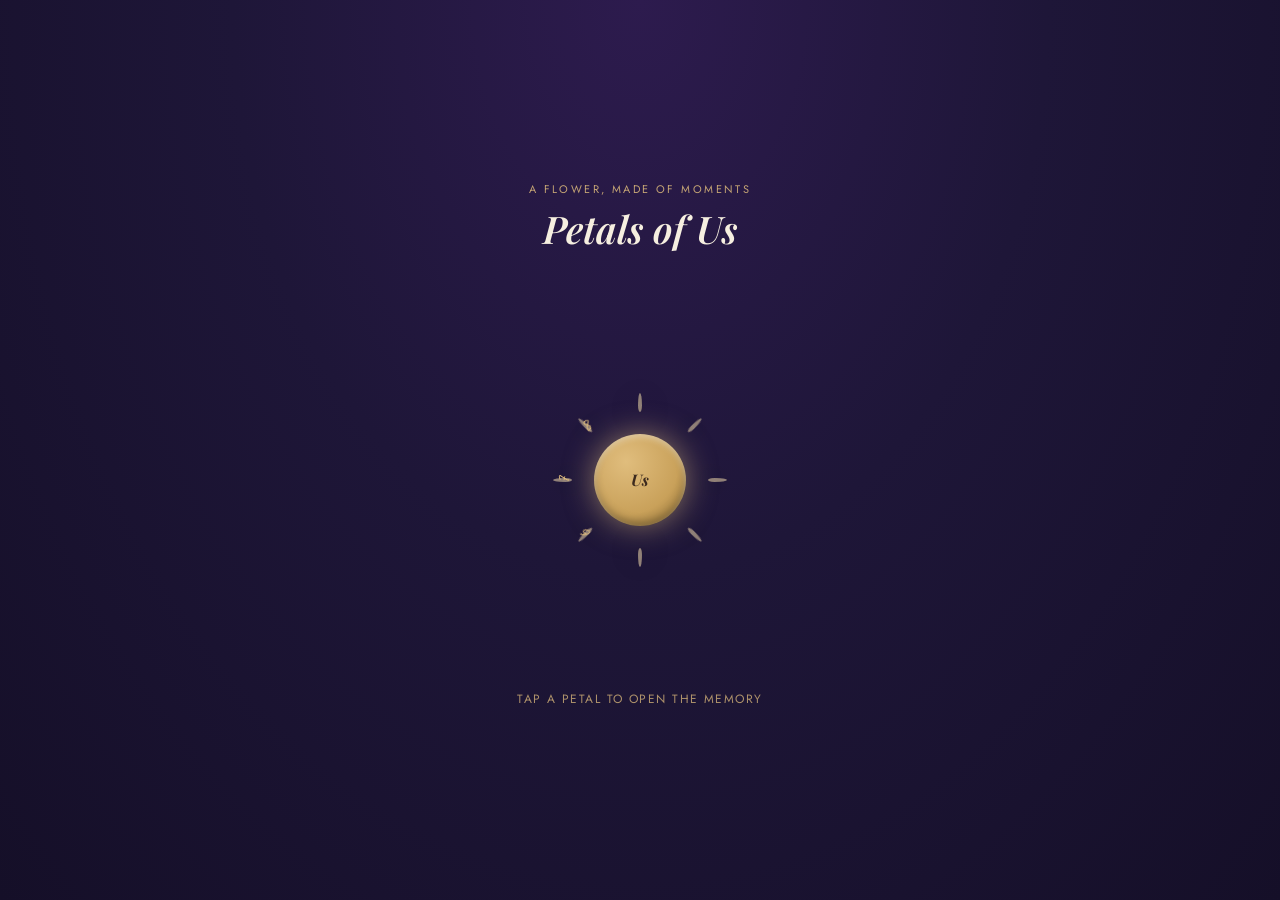
==== flower.html @ 899fb36c "flower of memory" ====
<!DOCTYPE html>
<html lang="en">
<head>
<meta charset="UTF-8">
<meta name="viewport" content="width=device-width, initial-scale=1.0">
<title>Flower of Memories</title>
<link rel="preconnect" href="https://fonts.googleapis.com">
<link rel="preconnect" href="https://fonts.gstatic.com" crossorigin>
<link href="https://fonts.googleapis.com/css2?family=Playfair+Display:ital,wght@0,500;0,700;1,500;1,600&family=Caveat:wght@500;600;700&family=Jost:wght@400;500&display=swap" rel="stylesheet">
<link rel="icon" href="data:image/svg+xml,<svg xmlns=%22http://www.w3.org/2000/svg%22 viewBox=%220 0 32 32%22><text y=%2226%22 font-size=%2228%22>%E2%9D%A4%EF%B8%8F</text></svg>">
<style>
:root{
  --indigo-deep:  #150f28;
  --indigo:       #1e1638;
  --plum:         #2d1b4e;
  --paper:        #f6efe0;
  --ink:          #3c2a1e;
  --ink-soft:     #5b473a;
  --gold:         #c9a15a;
  --gold-bright:  #e0bd7d;
  --rose:         #d98fa3;
  --serif: 'Playfair Display', Georgia, serif;
  --hand:  'Caveat', cursive;
  --sans:  'Jost', sans-serif;
}
*{ box-sizing:border-box; }

html,body{
  margin:0;
  min-height:100%;
  background: radial-gradient(ellipse at 50% 0%, var(--plum) 0%, var(--indigo) 45%, var(--indigo-deep) 100%);
  color: var(--paper);
  font-family: var(--sans);
  overflow-x:hidden;
}

.page{
  min-height:100vh;
  display:flex;
  flex-direction:column;
  align-items:center;
  justify-content:center;
  padding: 60px 20px;
}

.eyebrow{
  font-size:11px;
  letter-spacing:.22em;
  text-transform:uppercase;
  color: var(--gold-bright);
  opacity:.85;
  margin: 0 0 6px;
}
.title{
  font-family: var(--serif);
  font-style:italic;
  font-weight:600;
  font-size: clamp(26px, 5vw, 38px);
  margin: 0 0 56px;
  text-align:center;
}

/* ---------------- flower ---------------- */
.flower{
  position:relative;
  width: 340px;
  height: 340px;
  max-width: 84vw;
  max-height: 84vw;
  margin: 0 auto;
}

/* Each petal is centered on the flower's midpoint, then rotated
   around its own bottom edge (transform-origin: 50% 100%) so it
   fans outward. --angle is set per-petal inline in the HTML.
   Fixed pixel sizes are used (not percentages) so petal size
   never depends on how the browser resolves the container's
   aspect-ratio-derived height for absolutely positioned children. */
.petal{
  --angle: 0deg;
  position:absolute;
  top:50%;
  left:50%;
  width: 110px;
  height: 155px;
  margin-top: -155px;
  margin-left: -55px;
  transform-origin: 50% 100%;
  transform: rotate(var(--angle));
  border:none;
  padding:0;
  background:none;
  cursor:pointer;
  z-index:1;
  filter: drop-shadow(0 6px 14px rgba(0,0,0,.4));
  transition: transform .35s cubic-bezier(.3,1.4,.4,1), filter .35s ease;
}
.petal:hover{
  transform: rotate(var(--angle)) scale(1.08);
  filter: drop-shadow(0 10px 20px rgba(224,189,125,.5));
  z-index:3;
}

/* teardrop petal shape, rotates together with .petal */
.petal-shape{
  position:relative;
  width:100%;
  height:100%;
  border-radius: 50% 50% 50% 50% / 65% 65% 35% 35%;
  overflow:hidden;
  border: 2px solid rgba(230,210,170,.55);
  background: #2a1f3d;
  transition: border-color .35s ease;
}
.petal:hover .petal-shape{
  border-color: var(--gold-bright);
}

/* image wrapper counter-rotates so photos stay upright,
   scaled up so it fully covers the teardrop after rotating */
.petal-img{
  position:absolute;
  inset: -25%;
  transform: rotate(calc(var(--angle) * -1));
}
.petal-img img{
  width:100%;
  height:100%;
  object-fit:cover;
  display:block;
}

.petal-fallback{
  position:absolute;
  inset:0;
  display:none;
  align-items:center;
  justify-content:center;
  background: repeating-linear-gradient(45deg, #3a2c52, #3a2c52 10px, #33254a 10px, #33254a 20px);
  color: var(--gold-bright);
  font-family: var(--hand);
  font-size: 18px;
}
.petal.img-missing .petal-img{ display:none; }
.petal.img-missing .petal-fallback{ display:flex; }

.center{
  position:absolute;
  top:50%;
  left:50%;
  width: 92px;
  height: 92px;
  transform: translate(-50%,-50%);
  border-radius:50%;
  background: radial-gradient(circle at 35% 30%, var(--gold-bright), var(--gold) 60%, #8a6a30 100%);
  box-shadow: 0 0 30px rgba(224,189,125,.55), inset 0 3px 6px rgba(255,255,255,.4), inset 0 -4px 8px rgba(0,0,0,.3);
  display:flex;
  align-items:center;
  justify-content:center;
  z-index:2;
}
.center span{
  font-family: var(--serif);
  font-style:italic;
  font-weight:700;
  color: #3c2a1e;
  font-size: clamp(13px, 2.6vw, 16px);
}

.hint{
  margin-top: 40px;
  font-size:12px;
  letter-spacing:.12em;
  text-transform:uppercase;
  color: var(--gold-bright);
  opacity:.75;
}

/* ---------------- magical overlay ---------------- */
.overlay{
  position:fixed;
  inset:0;
  z-index: 50;
  display:flex;
  align-items:center;
  justify-content:center;
  padding: 24px;
  opacity:0;
  visibility:hidden;
  background: radial-gradient(ellipse at 50% 50%, rgba(45,27,78,.6), rgba(10,7,20,.94));
  transition: opacity .5s ease, visibility 0s linear .5s;
}
.overlay.visible{
  opacity:1;
  visibility:visible;
  transition: opacity .5s ease, visibility 0s linear 0s;
}

.overlay-card{
  position:relative;
  width: min(440px, 92vw);
  background: var(--paper);
  color: var(--ink);
  border-radius: 6px;
  padding: 18px 18px 26px;
  box-shadow: 0 40px 80px rgba(0,0,0,.6);
  transform: scale(.4) rotate(-8deg);
  opacity:0;
  transition: transform .6s cubic-bezier(.2,1.4,.3,1), opacity .5s ease;
}
.overlay.visible .overlay-card{
  transform: scale(1) rotate(0deg);
  opacity:1;
}

.overlay-card img{
  width:100%;
  aspect-ratio: 1 / 1;
  object-fit:cover;
  border-radius: 3px;
  display:block;
  background:#e5ddc9;
}
.overlay-card .caption{
  font-family: var(--hand);
  font-size: 20px;
  text-align:center;
  margin: 14px 4px 0;
  color: var(--ink-soft);
}

.overlay-close{
  position:absolute;
  top:-14px;
  right:-14px;
  width:36px;
  height:36px;
  border-radius:50%;
  border:none;
  background: var(--gold-bright);
  color:#3c2a1e;
  font-size:18px;
  cursor:pointer;
  box-shadow:0 6px 14px rgba(0,0,0,.4);
  display:flex;
  align-items:center;
  justify-content:center;
}

/* sparkle particles */
.sparkle{
  position:fixed;
  z-index: 60;
  pointer-events:none;
  border-radius:50%;
  background: var(--gold-bright);
  box-shadow: 0 0 8px 2px rgba(224,189,125,.8);
  animation: sparkle-fly ease-out forwards;
}
@keyframes sparkle-fly{
  0%{ opacity:1; transform: translate(0,0) scale(1); }
  100%{ opacity:0; transform: translate(var(--dx), var(--dy)) scale(0); }
}

@media (prefers-reduced-motion: reduce){
  *{ animation-duration:.001ms !important; transition-duration:.001ms !important; }
}
</style>
</head>
<body>

<div class="page">
  <p class="eyebrow">a flower, made of moments</p>
  <h1 class="title">Petals of Us</h1>

  <div class="flower" id="flower">
    <button class="petal" style="--angle:0deg"   data-src="photos/photo1.jpg" data-caption="the day everything felt lighter">
      <span class="petal-shape">
        <span class="petal-img"><img src="photos/photo1.jpg" alt="" onerror="this.closest('.petal').classList.add('img-missing')"></span>
        <span class="petal-fallback">1</span>
      </span>
    </button>
    <button class="petal" style="--angle:45deg"  data-src="photos/photo2.jpg" data-caption="you, mid-laugh, unaware I was staring">
      <span class="petal-shape">
        <span class="petal-img"><img src="photos/photo2.jpg" alt="" onerror="this.closest('.petal').classList.add('img-missing')"></span>
        <span class="petal-fallback">2</span>
      </span>
    </button>
    <button class="petal" style="--angle:90deg"  data-src="photos/photo3.jpg" data-caption="somewhere we didn't want to leave">
      <span class="petal-shape">
        <span class="petal-img"><img src="photos/photo3.jpg" alt="" onerror="this.closest('.petal').classList.add('img-missing')"></span>
        <span class="petal-fallback">3</span>
      </span>
    </button>
    <button class="petal" style="--angle:135deg" data-src="photos/photo4.jpg" data-caption="quiet moments, my favorite kind">
      <span class="petal-shape">
        <span class="petal-img"><img src="photos/photo4.jpg" alt="" onerror="this.closest('.petal').classList.add('img-missing')"></span>
        <span class="petal-fallback">4</span>
      </span>
    </button>
    <button class="petal" style="--angle:180deg" data-src="photos/photo5.jpg" data-caption="and this one, just because I love it">
      <span class="petal-shape">
        <span class="petal-img"><img src="photos/photo5.jpg" alt="" onerror="this.closest('.petal').classList.add('img-missing')"></span>
        <span class="petal-fallback">5</span>
      </span>
    </button>
    <button class="petal" style="--angle:225deg" data-src="photos/photo6.jpg" data-caption="a moment worth keeping">
      <span class="petal-shape">
        <span class="petal-img"><img src="photos/photo6.jpg" alt="" onerror="this.closest('.petal').classList.add('img-missing')"></span>
        <span class="petal-fallback">6</span>
      </span>
    </button>
    <button class="petal" style="--angle:270deg" data-src="photos/photo7.jpg" data-caption="just us, being us">
      <span class="petal-shape">
        <span class="petal-img"><img src="photos/photo7.jpg" alt="" onerror="this.closest('.petal').classList.add('img-missing')"></span>
        <span class="petal-fallback">7</span>
      </span>
    </button>
    <button class="petal" style="--angle:315deg" data-src="photos/photo8.jpg" data-caption="a favorite, always">
      <span class="petal-shape">
        <span class="petal-img"><img src="photos/photo8.jpg" alt="" onerror="this.closest('.petal').classList.add('img-missing')"></span>
        <span class="petal-fallback">8</span>
      </span>
    </button>

    <div class="center"><span>Us</span></div>
  </div>

  <p class="hint">tap a petal to open the memory</p>
</div>

<div class="overlay" id="overlay">
  <div class="overlay-card" id="overlayCard">
    <button class="overlay-close" id="overlayClose" aria-label="Close">&times;</button>
    <img id="overlayImg" src="" alt="">
    <p class="caption" id="overlayCaption"></p>
  </div>
</div>

<script>
(function(){
  const overlay = document.getElementById('overlay');
  const overlayImg = document.getElementById('overlayImg');
  const overlayCaption = document.getElementById('overlayCaption');
  const overlayClose = document.getElementById('overlayClose');
  const petals = document.querySelectorAll('.petal');

  function spawnSparkles(x, y){
    const count = 14;
    for(let i = 0; i < count; i++){
      const s = document.createElement('span');
      s.className = 'sparkle';
      const size = 3 + Math.random() * 5;
      const angle = (Math.PI * 2 * i) / count + Math.random() * 0.5;
      const dist = 60 + Math.random() * 90;
      const dx = Math.cos(angle) * dist;
      const dy = Math.sin(angle) * dist;
      s.style.width = size + 'px';
      s.style.height = size + 'px';
      s.style.left = x + 'px';
      s.style.top = y + 'px';
      s.style.setProperty('--dx', dx + 'px');
      s.style.setProperty('--dy', dy + 'px');
      s.style.animationDuration = (0.6 + Math.random() * 0.5) + 's';
      document.body.appendChild(s);
      s.addEventListener('animationend', () => s.remove());
    }
  }

  petals.forEach(petal => {
    petal.addEventListener('click', () => {
      const rect = petal.getBoundingClientRect();
      const cx = rect.left + rect.width / 2;
      const cy = rect.top + rect.height / 2;

      spawnSparkles(cx, cy);

      overlayImg.src = petal.dataset.src;
      overlayCaption.textContent = petal.dataset.caption || '';
      overlay.classList.add('visible');
    });
  });

  function closeOverlay(){
    overlay.classList.remove('visible');
  }
  overlayClose.addEventListener('click', closeOverlay);
  overlay.addEventListener('click', (e) => {
    if (e.target === overlay) closeOverlay();
  });
  document.addEventListener('keydown', (e) => {
    if (e.key === 'Escape') closeOverlay();
  });
})();
</script>

</body>
</html>
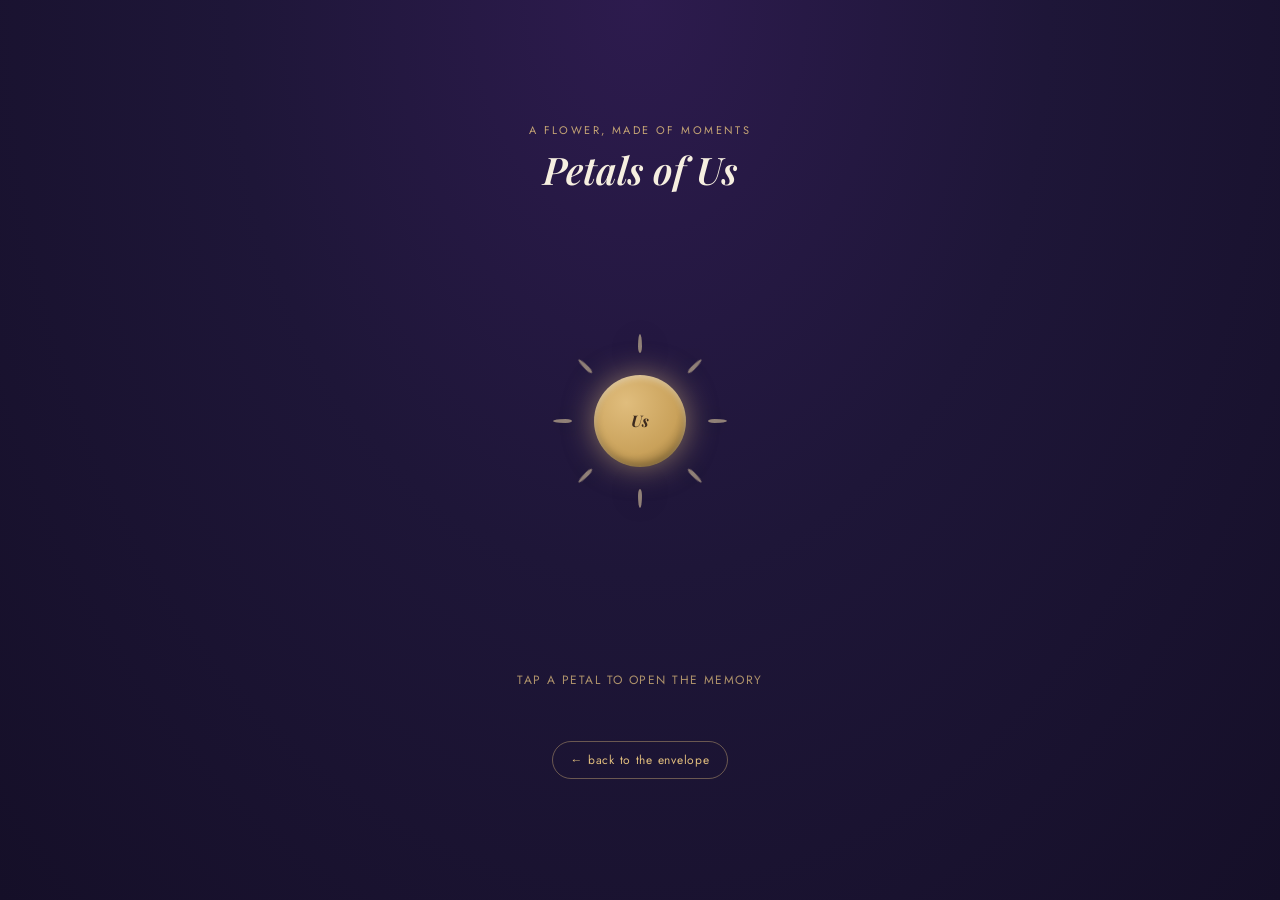
==== commit e7e59c7c: "new enhacement" ====
--- a/flower.html
+++ b/flower.html
@@ -51,6 +51,25 @@
   opacity:.85;
   margin: 0 0 6px;
 }
+
+.back-link{
+  align-self: center;
+  margin: 40px 0 0;
+  padding: 9px 18px;
+  border: 1px solid rgba(224,189,125,.4);
+  border-radius: 999px;
+  color: var(--gold-bright);
+  text-decoration: none;
+  font-family: var(--sans);
+  font-size: 12px;
+  letter-spacing: .06em;
+  transition: transform .25s ease, background .25s ease, border-color .25s ease;
+}
+.back-link:hover{
+  transform: translateX(-3px);
+  background: rgba(224,189,125,.1);
+  border-color: var(--gold-bright);
+}
 .title{
   font-family: var(--serif);
   font-style:italic;
@@ -168,7 +187,7 @@
 }
 
 .hint{
-  margin-top: 40px;
+  margin-top: 80px;
   font-size:12px;
   letter-spacing:.12em;
   text-transform:uppercase;
@@ -327,6 +346,8 @@
   </div>
 
   <p class="hint">tap a petal to open the memory</p>
+
+  <a class="back-link" href="index.html">&larr; back to the envelope</a>
 </div>
 
 <div class="overlay" id="overlay">
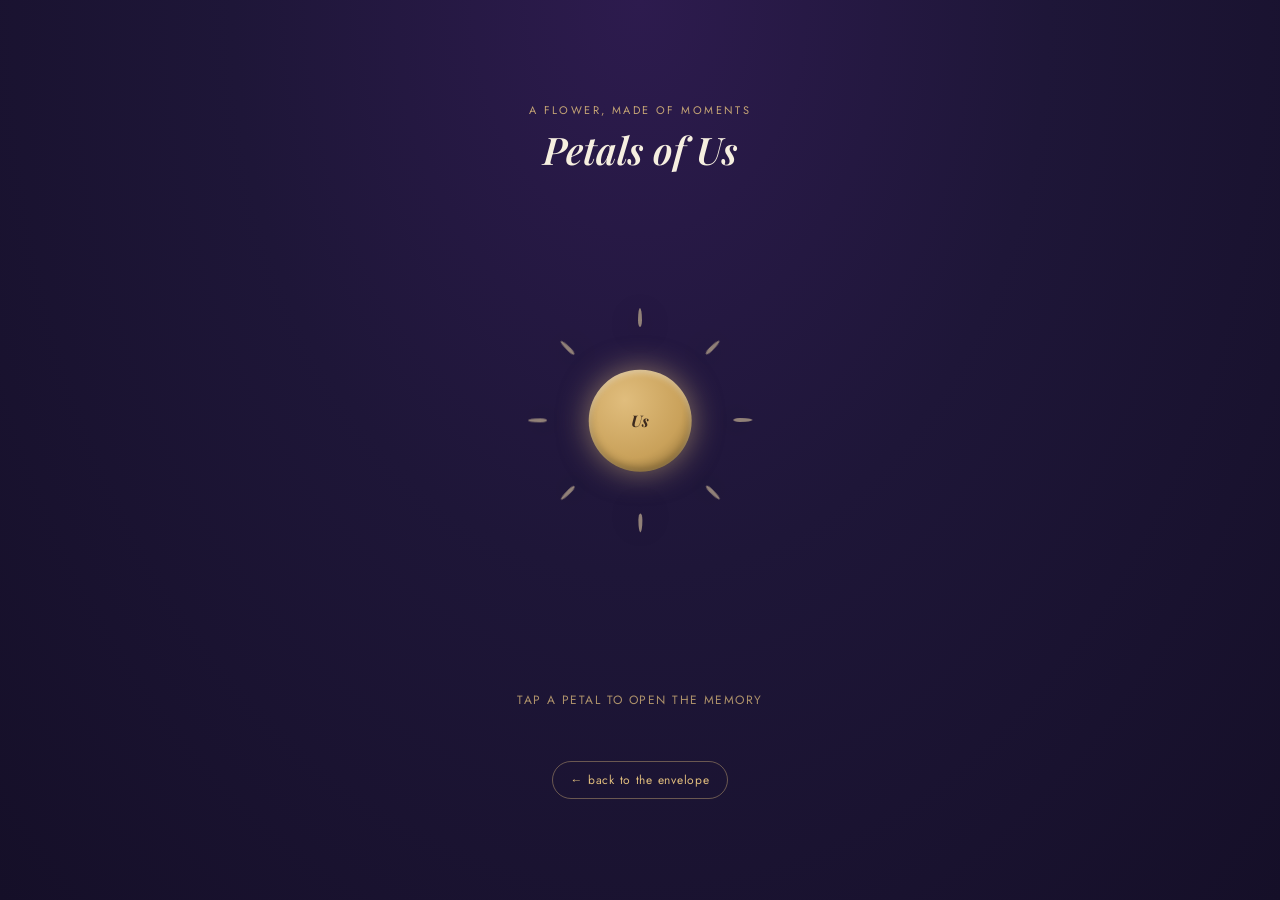
==== commit 5236e294: "Update flower.html" ====
--- a/flower.html
+++ b/flower.html
@@ -81,40 +81,43 @@
 
 /* ---------------- flower ---------------- */
 .flower{
+  --fw: clamp(300px, 88vw, 380px);
   position:relative;
-  width: 340px;
-  height: 340px;
-  max-width: 84vw;
-  max-height: 84vw;
+  width: var(--fw);
+  height: var(--fw);
   margin: 0 auto;
 }
 
 /* Each petal is centered on the flower's midpoint, then rotated
    around its own bottom edge (transform-origin: 50% 100%) so it
    fans outward. --angle is set per-petal inline in the HTML.
-   Fixed pixel sizes are used (not percentages) so petal size
-   never depends on how the browser resolves the container's
-   aspect-ratio-derived height for absolutely positioned children. */
+   Sizes are derived from --fw (the flower's own width) via calc(),
+   so petals scale together with the flower on every screen size
+   instead of staying a fixed pixel size while the container shrinks
+   (which is what made them overlap and hard to tap on phones). */
 .petal{
   --angle: 0deg;
   position:absolute;
   top:50%;
   left:50%;
-  width: 110px;
-  height: 155px;
-  margin-top: -155px;
-  margin-left: -55px;
+  width: calc(var(--fw) * 0.38);
+  height: calc(var(--fw) * 0.54);
+  margin-top: calc(var(--fw) * -0.54);
+  margin-left: calc(var(--fw) * -0.19);
   transform-origin: 50% 100%;
   transform: rotate(var(--angle));
   border:none;
   padding:0;
   background:none;
   cursor:pointer;
+  touch-action: manipulation;
+  -webkit-tap-highlight-color: transparent;
   z-index:1;
   filter: drop-shadow(0 6px 14px rgba(0,0,0,.4));
   transition: transform .35s cubic-bezier(.3,1.4,.4,1), filter .35s ease;
 }
-.petal:hover{
+.petal:hover,
+.petal:active{
   transform: rotate(var(--angle)) scale(1.08);
   filter: drop-shadow(0 10px 20px rgba(224,189,125,.5));
   z-index:3;
@@ -167,8 +170,8 @@
   position:absolute;
   top:50%;
   left:50%;
-  width: 92px;
-  height: 92px;
+  width: calc(var(--fw) * 0.27);
+  height: calc(var(--fw) * 0.27);
   transform: translate(-50%,-50%);
   border-radius:50%;
   background: radial-gradient(circle at 35% 30%, var(--gold-bright), var(--gold) 60%, #8a6a30 100%);
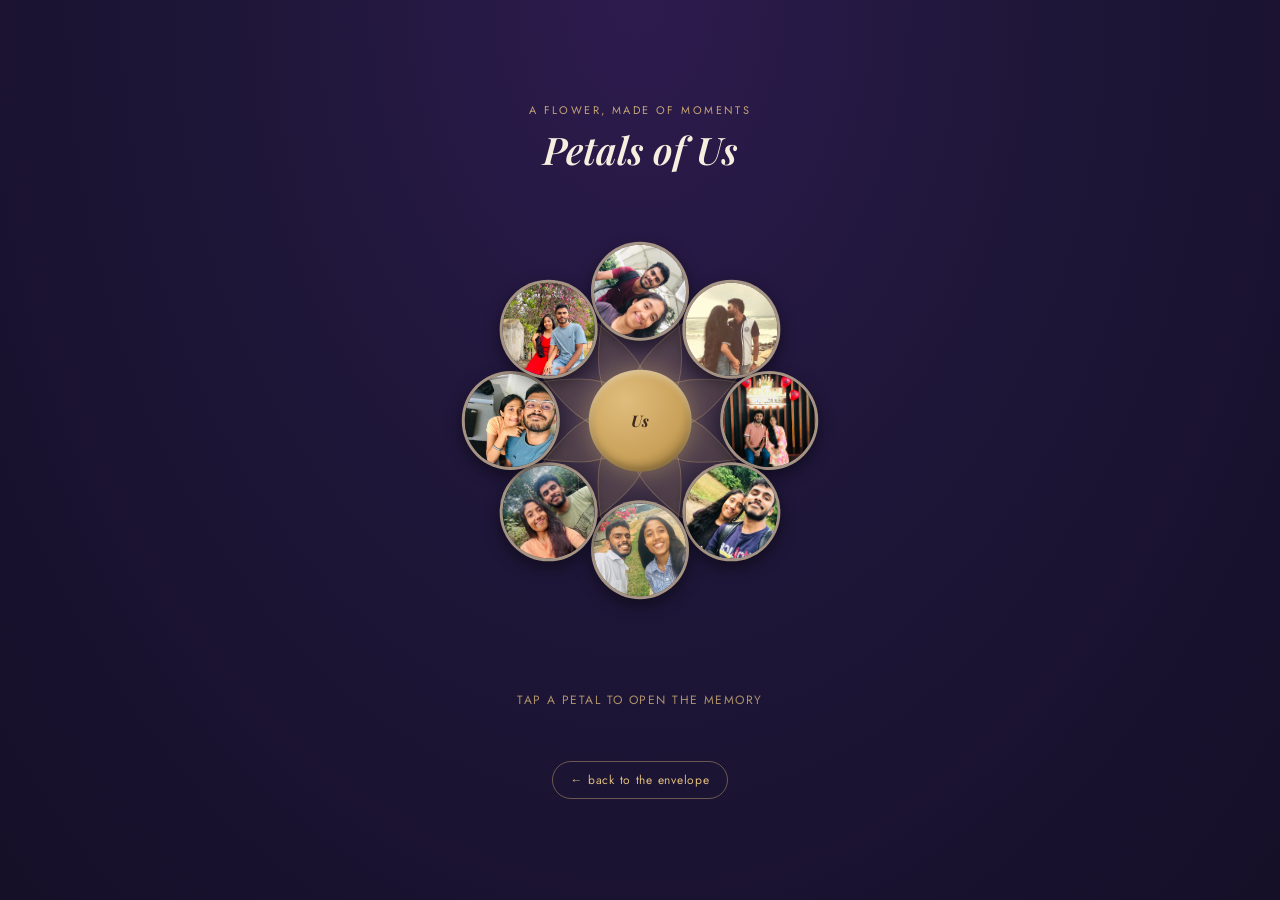
==== commit c9e5bd76: "Update flower.html" ====
--- a/flower.html
+++ b/flower.html
@@ -51,25 +51,6 @@
   opacity:.85;
   margin: 0 0 6px;
 }
-
-.back-link{
-  align-self: center;
-  margin: 40px 0 0;
-  padding: 9px 18px;
-  border: 1px solid rgba(224,189,125,.4);
-  border-radius: 999px;
-  color: var(--gold-bright);
-  text-decoration: none;
-  font-family: var(--sans);
-  font-size: 12px;
-  letter-spacing: .06em;
-  transition: transform .25s ease, background .25s ease, border-color .25s ease;
-}
-.back-link:hover{
-  transform: translateX(-3px);
-  background: rgba(224,189,125,.1);
-  border-color: var(--gold-bright);
-}
 .title{
   font-family: var(--serif);
   font-style:italic;
@@ -80,72 +61,69 @@
 }
 
 /* ---------------- flower ---------------- */
+/* New approach: the tappable elements are plain, evenly-spaced
+   circles (easy, uniform touch targets that never overlap). The
+   decorative teardrop "petal" shapes sit behind them, purely for
+   looks, and have pointer-events:none so they never interfere
+   with tapping. Positions are set with a simple translate(dx,dy)
+   pair passed in per item, computed from 8 evenly-spaced angles
+   around the circle -- no rotation-dependent hit areas at all. */
 .flower{
   --fw: clamp(300px, 88vw, 380px);
+  --r: calc(var(--fw) * 0.34);      /* ring radius for petal centers */
   position:relative;
   width: var(--fw);
   height: var(--fw);
   margin: 0 auto;
 }
 
-/* Each petal is centered on the flower's midpoint, then rotated
-   around its own bottom edge (transform-origin: 50% 100%) so it
-   fans outward. --angle is set per-petal inline in the HTML.
-   Sizes are derived from --fw (the flower's own width) via calc(),
-   so petals scale together with the flower on every screen size
-   instead of staying a fixed pixel size while the container shrinks
-   (which is what made them overlap and hard to tap on phones). */
-.petal{
-  --angle: 0deg;
+.petal-deco{
   position:absolute;
   top:50%;
   left:50%;
-  width: calc(var(--fw) * 0.38);
-  height: calc(var(--fw) * 0.54);
-  margin-top: calc(var(--fw) * -0.54);
-  margin-left: calc(var(--fw) * -0.19);
+  width: calc(var(--fw) * 0.22);
+  height: calc(var(--fw) * 0.42);
+  margin-top: calc(var(--fw) * -0.42);
+  margin-left: calc(var(--fw) * -0.11);
   transform-origin: 50% 100%;
   transform: rotate(var(--angle));
-  border:none;
+  border-radius: 50% 50% 50% 50% / 62% 62% 38% 38%;
+  background: linear-gradient(160deg, rgba(224,189,125,.22), rgba(224,189,125,.05));
+  border: 1px solid rgba(224,189,125,.25);
+  pointer-events: none;
+  z-index: 0;
+}
+
+.petal{
+  position:absolute;
+  top:50%;
+  left:50%;
+  width: calc(var(--fw) * 0.26);
+  height: calc(var(--fw) * 0.26);
+  margin-top: calc(var(--fw) * -0.13);
+  margin-left: calc(var(--fw) * -0.13);
+  transform: translate(var(--dx), var(--dy));
+  border-radius: 50%;
+  border: 3px solid rgba(230,210,170,.65);
+  overflow: hidden;
   padding:0;
-  background:none;
   cursor:pointer;
+  background: #2a1f3d;
   touch-action: manipulation;
   -webkit-tap-highlight-color: transparent;
-  z-index:1;
-  filter: drop-shadow(0 6px 14px rgba(0,0,0,.4));
-  transition: transform .35s cubic-bezier(.3,1.4,.4,1), filter .35s ease;
+  z-index: 2;
+  box-shadow: 0 6px 16px rgba(0,0,0,.45);
+  transition: transform .3s cubic-bezier(.3,1.4,.4,1), border-color .3s ease, box-shadow .3s ease;
 }
 .petal:hover,
 .petal:active{
-  transform: rotate(var(--angle)) scale(1.08);
-  filter: drop-shadow(0 10px 20px rgba(224,189,125,.5));
-  z-index:3;
-}
-
-/* teardrop petal shape, rotates together with .petal */
-.petal-shape{
-  position:relative;
-  width:100%;
-  height:100%;
-  border-radius: 50% 50% 50% 50% / 65% 65% 35% 35%;
-  overflow:hidden;
-  border: 2px solid rgba(230,210,170,.55);
-  background: #2a1f3d;
-  transition: border-color .35s ease;
-}
-.petal:hover .petal-shape{
+  transform: translate(var(--dx), var(--dy)) scale(1.1);
   border-color: var(--gold-bright);
-}
-
-/* image wrapper counter-rotates so photos stay upright,
-   scaled up so it fully covers the teardrop after rotating */
-.petal-img{
-  position:absolute;
-  inset: -25%;
-  transform: rotate(calc(var(--angle) * -1));
-}
-.petal-img img{
+  box-shadow: 0 10px 22px rgba(224,189,125,.45);
+  z-index: 3;
+}
+
+.petal img{
   width:100%;
   height:100%;
   object-fit:cover;
@@ -163,7 +141,7 @@
   font-family: var(--hand);
   font-size: 18px;
 }
-.petal.img-missing .petal-img{ display:none; }
+.petal.img-missing img{ display:none; }
 .petal.img-missing .petal-fallback{ display:flex; }
 
 .center{
@@ -179,7 +157,7 @@
   display:flex;
   align-items:center;
   justify-content:center;
-  z-index:2;
+  z-index:1;
 }
 .center span{
   font-family: var(--serif);
@@ -196,6 +174,25 @@
   text-transform:uppercase;
   color: var(--gold-bright);
   opacity:.75;
+}
+
+.back-link{
+  align-self: center;
+  margin: 40px 0 0;
+  padding: 9px 18px;
+  border: 1px solid rgba(224,189,125,.4);
+  border-radius: 999px;
+  color: var(--gold-bright);
+  text-decoration: none;
+  font-family: var(--sans);
+  font-size: 12px;
+  letter-spacing: .06em;
+  transition: transform .25s ease, background .25s ease, border-color .25s ease;
+}
+.back-link:hover{
+  transform: translateX(-3px);
+  background: rgba(224,189,125,.1);
+  border-color: var(--gold-bright);
 }
 
 /* ---------------- magical overlay ---------------- */
@@ -281,7 +278,7 @@
 }
 @keyframes sparkle-fly{
   0%{ opacity:1; transform: translate(0,0) scale(1); }
-  100%{ opacity:0; transform: translate(var(--dx), var(--dy)) scale(0); }
+  100%{ opacity:0; transform: translate(var(--dx-fly), var(--dy-fly)) scale(0); }
 }
 
 @media (prefers-reduced-motion: reduce){
@@ -296,53 +293,48 @@
   <h1 class="title">Petals of Us</h1>
 
   <div class="flower" id="flower">
-    <button class="petal" style="--angle:0deg"   data-src="photos/photo1.jpg" data-caption="the day everything felt lighter">
-      <span class="petal-shape">
-        <span class="petal-img"><img src="photos/photo1.jpg" alt="" onerror="this.closest('.petal').classList.add('img-missing')"></span>
-        <span class="petal-fallback">1</span>
-      </span>
-    </button>
-    <button class="petal" style="--angle:45deg"  data-src="photos/photo2.jpg" data-caption="you, mid-laugh, unaware I was staring">
-      <span class="petal-shape">
-        <span class="petal-img"><img src="photos/photo2.jpg" alt="" onerror="this.closest('.petal').classList.add('img-missing')"></span>
-        <span class="petal-fallback">2</span>
-      </span>
-    </button>
-    <button class="petal" style="--angle:90deg"  data-src="photos/photo3.jpg" data-caption="somewhere we didn't want to leave">
-      <span class="petal-shape">
-        <span class="petal-img"><img src="photos/photo3.jpg" alt="" onerror="this.closest('.petal').classList.add('img-missing')"></span>
-        <span class="petal-fallback">3</span>
-      </span>
-    </button>
-    <button class="petal" style="--angle:135deg" data-src="photos/photo4.jpg" data-caption="quiet moments, my favorite kind">
-      <span class="petal-shape">
-        <span class="petal-img"><img src="photos/photo4.jpg" alt="" onerror="this.closest('.petal').classList.add('img-missing')"></span>
-        <span class="petal-fallback">4</span>
-      </span>
-    </button>
-    <button class="petal" style="--angle:180deg" data-src="photos/photo5.jpg" data-caption="and this one, just because I love it">
-      <span class="petal-shape">
-        <span class="petal-img"><img src="photos/photo5.jpg" alt="" onerror="this.closest('.petal').classList.add('img-missing')"></span>
-        <span class="petal-fallback">5</span>
-      </span>
-    </button>
-    <button class="petal" style="--angle:225deg" data-src="photos/photo6.jpg" data-caption="a moment worth keeping">
-      <span class="petal-shape">
-        <span class="petal-img"><img src="photos/photo6.jpg" alt="" onerror="this.closest('.petal').classList.add('img-missing')"></span>
-        <span class="petal-fallback">6</span>
-      </span>
-    </button>
-    <button class="petal" style="--angle:270deg" data-src="photos/photo7.jpg" data-caption="just us, being us">
-      <span class="petal-shape">
-        <span class="petal-img"><img src="photos/photo7.jpg" alt="" onerror="this.closest('.petal').classList.add('img-missing')"></span>
-        <span class="petal-fallback">7</span>
-      </span>
-    </button>
-    <button class="petal" style="--angle:315deg" data-src="photos/photo8.jpg" data-caption="a favorite, always">
-      <span class="petal-shape">
-        <span class="petal-img"><img src="photos/photo8.jpg" alt="" onerror="this.closest('.petal').classList.add('img-missing')"></span>
-        <span class="petal-fallback">8</span>
-      </span>
+    <!-- decorative petal shapes, purely visual, not clickable -->
+    <div class="petal-deco" style="--angle:0deg"></div>
+    <div class="petal-deco" style="--angle:45deg"></div>
+    <div class="petal-deco" style="--angle:90deg"></div>
+    <div class="petal-deco" style="--angle:135deg"></div>
+    <div class="petal-deco" style="--angle:180deg"></div>
+    <div class="petal-deco" style="--angle:225deg"></div>
+    <div class="petal-deco" style="--angle:270deg"></div>
+    <div class="petal-deco" style="--angle:315deg"></div>
+
+    <!-- actual tappable photo circles, evenly spaced, never overlapping -->
+    <button class="petal" style="--dx:calc(var(--r) * 0);      --dy:calc(var(--r) * -1);"     data-src="photos/photo1.jpg" data-caption="the day everything felt lighter">
+      <img src="photos/photo1.jpg" alt="" onerror="this.closest('.petal').classList.add('img-missing')">
+      <span class="petal-fallback">1</span>
+    </button>
+    <button class="petal" style="--dx:calc(var(--r) * 0.7071); --dy:calc(var(--r) * -0.7071);" data-src="photos/photo2.jpg" data-caption="you, mid-laugh, unaware I was staring">
+      <img src="photos/photo2.jpg" alt="" onerror="this.closest('.petal').classList.add('img-missing')">
+      <span class="petal-fallback">2</span>
+    </button>
+    <button class="petal" style="--dx:calc(var(--r) * 1);      --dy:calc(var(--r) * 0);"       data-src="photos/photo3.jpg" data-caption="somewhere we didn't want to leave">
+      <img src="photos/photo3.jpg" alt="" onerror="this.closest('.petal').classList.add('img-missing')">
+      <span class="petal-fallback">3</span>
+    </button>
+    <button class="petal" style="--dx:calc(var(--r) * 0.7071); --dy:calc(var(--r) * 0.7071);"  data-src="photos/photo4.jpg" data-caption="quiet moments, my favorite kind">
+      <img src="photos/photo4.jpg" alt="" onerror="this.closest('.petal').classList.add('img-missing')">
+      <span class="petal-fallback">4</span>
+    </button>
+    <button class="petal" style="--dx:calc(var(--r) * 0);      --dy:calc(var(--r) * 1);"       data-src="photos/photo5.jpg" data-caption="and this one, just because I love it">
+      <img src="photos/photo5.jpg" alt="" onerror="this.closest('.petal').classList.add('img-missing')">
+      <span class="petal-fallback">5</span>
+    </button>
+    <button class="petal" style="--dx:calc(var(--r) * -0.7071);--dy:calc(var(--r) * 0.7071);"  data-src="photos/photo6.jpg" data-caption="a moment worth keeping">
+      <img src="photos/photo6.jpg" alt="" onerror="this.closest('.petal').classList.add('img-missing')">
+      <span class="petal-fallback">6</span>
+    </button>
+    <button class="petal" style="--dx:calc(var(--r) * -1);     --dy:calc(var(--r) * 0);"       data-src="photos/photo7.jpg" data-caption="just us, being us">
+      <img src="photos/photo7.jpg" alt="" onerror="this.closest('.petal').classList.add('img-missing')">
+      <span class="petal-fallback">7</span>
+    </button>
+    <button class="petal" style="--dx:calc(var(--r) * -0.7071);--dy:calc(var(--r) * -0.7071);" data-src="photos/photo8.jpg" data-caption="a favorite, always">
+      <img src="photos/photo8.jpg" alt="" onerror="this.closest('.petal').classList.add('img-missing')">
+      <span class="petal-fallback">8</span>
     </button>
 
     <div class="center"><span>Us</span></div>
@@ -383,8 +375,8 @@
       s.style.height = size + 'px';
       s.style.left = x + 'px';
       s.style.top = y + 'px';
-      s.style.setProperty('--dx', dx + 'px');
-      s.style.setProperty('--dy', dy + 'px');
+      s.style.setProperty('--dx-fly', dx + 'px');
+      s.style.setProperty('--dy-fly', dy + 'px');
       s.style.animationDuration = (0.6 + Math.random() * 0.5) + 's';
       document.body.appendChild(s);
       s.addEventListener('animationend', () => s.remove());
